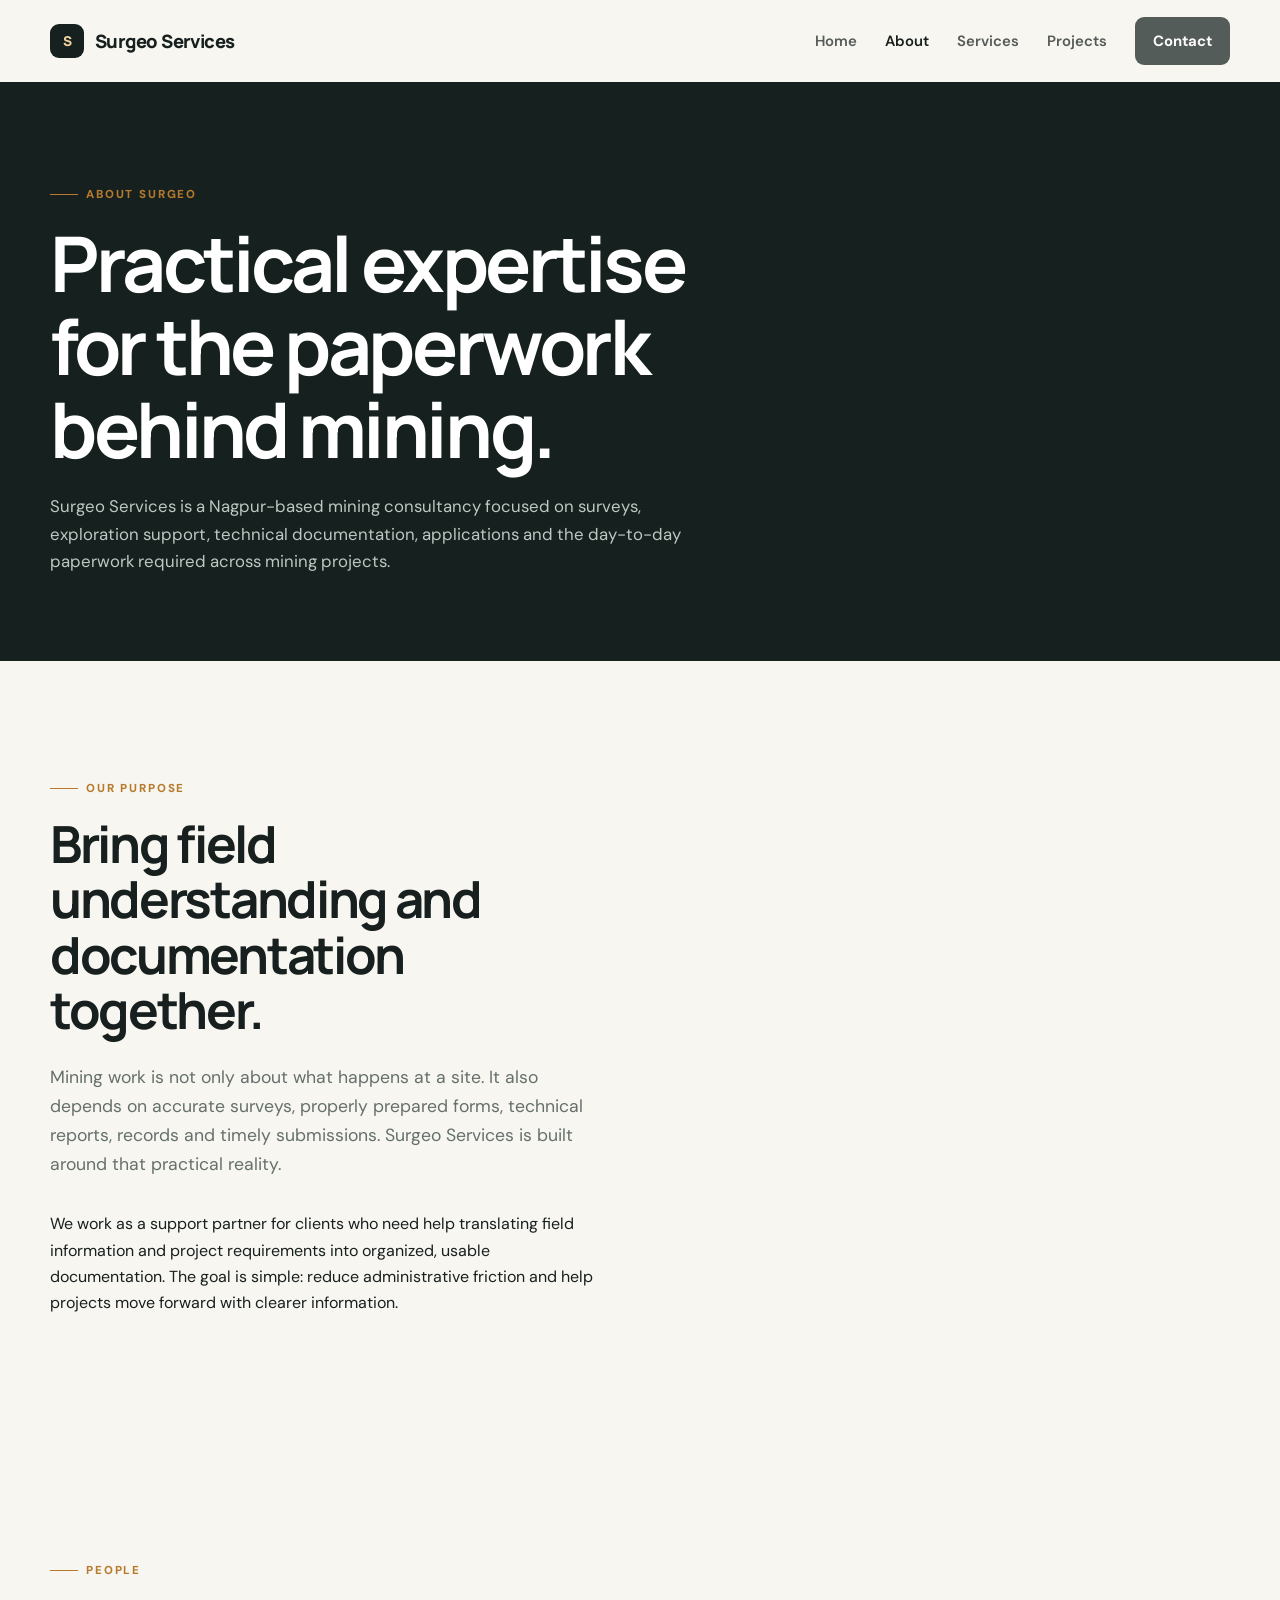
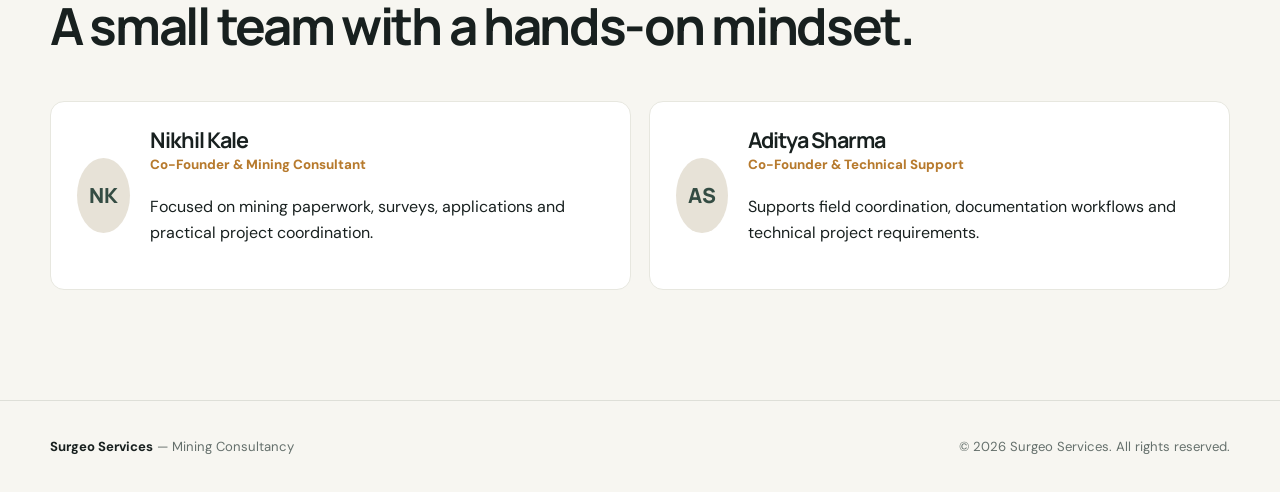
==== about.html @ 8589c168 "Add files via upload" ====
<!doctype html><html lang="en"><head><meta charset="utf-8"><meta name="viewport" content="width=device-width,initial-scale=1"><meta name="description" content="About Surgeo Services, a mining consultancy based in Nagpur."><title>About | Surgeo Services</title><link rel="stylesheet" href="styles.css"></head><body><header><div class="container nav"><a class="brand" href="index.html"><span class="mark">S</span>Surgeo Services</a><button class="menu">☰</button><nav class="links"><a href="index.html">Home</a><a class="active" href="about.html">About</a><a href="services.html">Services</a><a href="projects.html">Projects</a><a class="nav-cta" href="contact.html">Contact</a></nav></div></header><main><section class="page-hero"><div class="container"><div class="eyebrow">About Surgeo</div><h1>Practical expertise for the paperwork behind mining.</h1><p>Surgeo Services is a Nagpur-based mining consultancy focused on surveys, exploration support, technical documentation, applications and the day-to-day paperwork required across mining projects.</p></div></section><section class="container section"><div class="split"><div><div class="eyebrow">Our purpose</div><h2>Bring field understanding and documentation together.</h2><p class="lead">Mining work is not only about what happens at a site. It also depends on accurate surveys, properly prepared forms, technical reports, records and timely submissions. Surgeo Services is built around that practical reality.</p><p>We work as a support partner for clients who need help translating field information and project requirements into organized, usable documentation. The goal is simple: reduce administrative friction and help projects move forward with clearer information.</p></div><div class="photo"></div></div></section><section class="container section"><div class="section-head"><div><div class="eyebrow">People</div><h2>A small team with a hands-on mindset.</h2></div></div><div class="team"><article class="person"><div class="avatar">NK</div><div><h3>Nikhil Kale</h3><small>Co-Founder & Mining Consultant</small><p>Focused on mining paperwork, surveys, applications and practical project coordination.</p></div></article><article class="person"><div class="avatar">AS</div><div><h3>Aditya Sharma</h3><small>Co-Founder & Technical Support</small><p>Supports field coordination, documentation workflows and technical project requirements.</p></div></article></div></section></main><footer class="footer"><div class="container footer-inner"><div><strong>Surgeo Services</strong> — Mining Consultancy</div><div>© 2026 Surgeo Services. All rights reserved.</div></div></footer><script src="script.js"></script></body></html>
---- styles.css ----
@import url('https://fonts.googleapis.com/css2?family=DM+Sans:wght@400;500;600;700&family=Manrope:wght@600;700;800&display=swap');
:root{--ink:#18201f;--muted:#65706c;--paper:#f7f6f1;--white:#fff;--accent:#b77a2d;--accent2:#d49a4b;--line:#dedfd8;--dark:#16211f;--green:#344c43;--max:1180px;--shadow:0 18px 60px rgba(24,32,31,.10)}
*{box-sizing:border-box}html{scroll-behavior:smooth}body{margin:0;background:var(--paper);color:var(--ink);font-family:'DM Sans',sans-serif;line-height:1.65}a{color:inherit;text-decoration:none}.container{width:min(calc(100% - 40px),var(--max));margin:auto}.nav{height:82px;display:flex;align-items:center;justify-content:space-between;position:relative}.brand{display:flex;align-items:center;gap:11px;font-family:Manrope;font-weight:800;letter-spacing:-.03em;font-size:1.15rem}.mark{width:34px;height:34px;border-radius:9px;background:var(--dark);display:grid;place-items:center;color:#f2d39f;font-size:.85rem}.links{display:flex;gap:28px;align-items:center;font-size:.93rem;font-weight:600}.links a{opacity:.72}.links a:hover,.links a.active{opacity:1}.nav-cta,.btn{background:var(--dark);color:#fff;padding:12px 18px;border-radius:9px;font-weight:700}.nav-cta:hover,.btn:hover{background:#24332f}.menu{display:none;border:0;background:none;font-size:1.6rem}.hero{min-height:680px;display:grid;grid-template-columns:1.02fr .98fr;gap:55px;align-items:center;padding:55px 0 80px}.eyebrow{display:inline-flex;align-items:center;gap:8px;text-transform:uppercase;letter-spacing:.16em;font-size:.72rem;font-weight:800;color:var(--accent);margin-bottom:18px}.eyebrow:before{content:'';width:28px;height:1px;background:var(--accent)}h1,h2,h3{font-family:Manrope;margin:0;line-height:1.08;letter-spacing:-.045em}h1{font-size:clamp(3.2rem,6vw,6.2rem);max-width:700px}h2{font-size:clamp(2.2rem,4vw,4rem)}h3{font-size:1.35rem}.lead{font-size:1.1rem;color:var(--muted);max-width:610px;margin:26px 0 32px}.actions{display:flex;gap:12px;flex-wrap:wrap}.btn.secondary{background:transparent;color:var(--ink);border:1px solid var(--line)}.hero-visual{height:600px;border-radius:22px;overflow:hidden;position:relative;background:url('https://images.unsplash.com/photo-1516738901171-8eb4fc13bd00?auto=format&fit=crop&w=1200&q=85') center/cover;box-shadow:var(--shadow)}.hero-visual:after{content:'';position:absolute;inset:0;background:linear-gradient(145deg,rgba(18,29,26,.05),rgba(18,29,26,.68))}.hero-card{position:absolute;z-index:1;bottom:24px;left:24px;right:24px;color:#fff;padding:25px;border:1px solid rgba(255,255,255,.25);background:rgba(18,29,26,.52);backdrop-filter:blur(12px);border-radius:14px}.hero-card strong{font-size:1.5rem;font-family:Manrope}.hero-card span{display:block;color:#d9e0dc;font-size:.88rem;margin-top:4px}.strip{background:var(--dark);color:#fff;padding:22px 0}.strip-inner{display:grid;grid-template-columns:repeat(3,1fr);gap:20px}.stat{display:flex;align-items:center;gap:16px}.stat b{font:800 2rem Manrope;color:#efc278}.stat span{font-size:.85rem;color:#cbd2ce}.section{padding:110px 0}.section-head{display:flex;justify-content:space-between;gap:30px;align-items:end;margin-bottom:48px}.section-head p{max-width:460px;color:var(--muted);margin:0}.grid-4{display:grid;grid-template-columns:repeat(4,1fr);gap:16px}.service{background:#fff;border:1px solid #e7e7df;padding:27px;min-height:240px;border-radius:14px;transition:.25s}.service:hover{transform:translateY(-5px);box-shadow:var(--shadow)}.icon{width:45px;height:45px;border-radius:10px;background:#f0e4d1;color:var(--accent);display:grid;place-items:center;font-weight:800;margin-bottom:28px}.service p,.card p{color:var(--muted);font-size:.9rem}.split{display:grid;grid-template-columns:1fr 1fr;gap:65px;align-items:center}.photo{min-height:510px;border-radius:20px;background:url('https://images.unsplash.com/photo-1513828583688-c52646db42da?auto=format&fit=crop&w=1200&q=85') center/cover}.checklist{margin:28px 0 0;padding:0;list-style:none}.checklist li{padding:12px 0;border-bottom:1px solid var(--line);font-weight:600}.checklist li:before{content:'↗';color:var(--accent);margin-right:12px}.dark-section{background:var(--dark);color:#fff}.dark-section .section-head p,.dark-section p{color:#b9c2bd}.project-grid{display:grid;grid-template-columns:repeat(3,1fr);gap:18px}.project{min-height:320px;border-radius:16px;overflow:hidden;position:relative;background-size:cover;background-position:center}.project:after{content:'';position:absolute;inset:0;background:linear-gradient(transparent 30%,rgba(10,18,16,.9))}.project-content{position:absolute;z-index:1;bottom:22px;left:22px;right:22px}.project-content h3{font-size:1.35rem}.project-content p{font-size:.83rem;margin:7px 0 0}.project.one{background-image:url('https://images.unsplash.com/photo-1504917595217-d4dc5ebe6122?auto=format&fit=crop&w=900&q=80')}.project.two{background-image:url('https://images.unsplash.com/photo-1579546929518-9e396f3cc809?auto=format&fit=crop&w=900&q=80')}.project.three{background-image:url('https://images.unsplash.com/photo-1516939884455-1445c8652f83?auto=format&fit=crop&w=900&q=80')}.process{display:grid;grid-template-columns:repeat(4,1fr);gap:1px;background:var(--line);border:1px solid var(--line)}.step{background:var(--paper);padding:30px}.step-no{font:800 2rem Manrope;color:#c5a36c;margin-bottom:35px}.team{display:grid;grid-template-columns:repeat(2,1fr);gap:18px}.person{background:#fff;border:1px solid #e7e7df;padding:26px;border-radius:14px;display:flex;gap:20px;align-items:center}.avatar{width:75px;height:75px;border-radius:50%;display:grid;place-items:center;background:#e7e2d7;font:800 1.3rem Manrope;color:var(--green)}.person small{color:var(--accent);font-weight:800}.contact-box{display:grid;grid-template-columns:1.1fr .9fr;background:#fff;border-radius:20px;overflow:hidden;box-shadow:var(--shadow)}.contact-copy{padding:60px}.contact-info{background:var(--green);color:#fff;padding:60px}.contact-item{padding:20px 0;border-bottom:1px solid rgba(255,255,255,.18)}.contact-item small{display:block;color:#bfc9c4;text-transform:uppercase;letter-spacing:.12em;font-size:.68rem;font-weight:800;margin-bottom:5px}.contact-item a:hover{color:#f0c57e}.page-hero{padding:95px 0 85px;background:var(--dark);color:#fff}.page-hero p{max-width:650px;color:#bec8c2;font-size:1.05rem;margin:22px 0 0}.service-list{display:grid;grid-template-columns:repeat(2,1fr);gap:18px}.service-large{background:#fff;border:1px solid var(--line);padding:34px;border-radius:16px}.service-large .num{font:800 1rem Manrope;color:var(--accent)}.service-large h3{margin-top:45px}.service-large ul{padding-left:18px;color:var(--muted)}.footer{padding:35px 0;border-top:1px solid var(--line);font-size:.82rem;color:var(--muted)}.footer-inner{display:flex;justify-content:space-between;gap:20px}.footer strong{color:var(--ink)}
@media(max-width:900px){.links{display:none;position:absolute;top:72px;left:0;right:0;background:#fff;padding:18px;border:1px solid var(--line);border-radius:12px;z-index:9;flex-direction:column;align-items:stretch}.links.open{display:flex}.menu{display:block}.hero,.split,.contact-box{grid-template-columns:1fr}.hero-visual{height:480px}.grid-4{grid-template-columns:repeat(2,1fr)}.project-grid{grid-template-columns:1fr 1fr}.process{grid-template-columns:1fr 1fr}.strip-inner{grid-template-columns:1fr}.contact-copy,.contact-info{padding:40px}.section{padding:80px 0}}
@media(max-width:600px){.container{width:min(calc(100% - 28px),var(--max))}.hero{padding:40px 0 55px}.hero-visual{height:390px}.grid-4,.project-grid,.service-list,.team,.process{grid-template-columns:1fr}.section-head{display:block}.section-head p{margin-top:18px}.footer-inner{display:block}.footer-inner div+div{margin-top:10px}h1{font-size:3.25rem}}
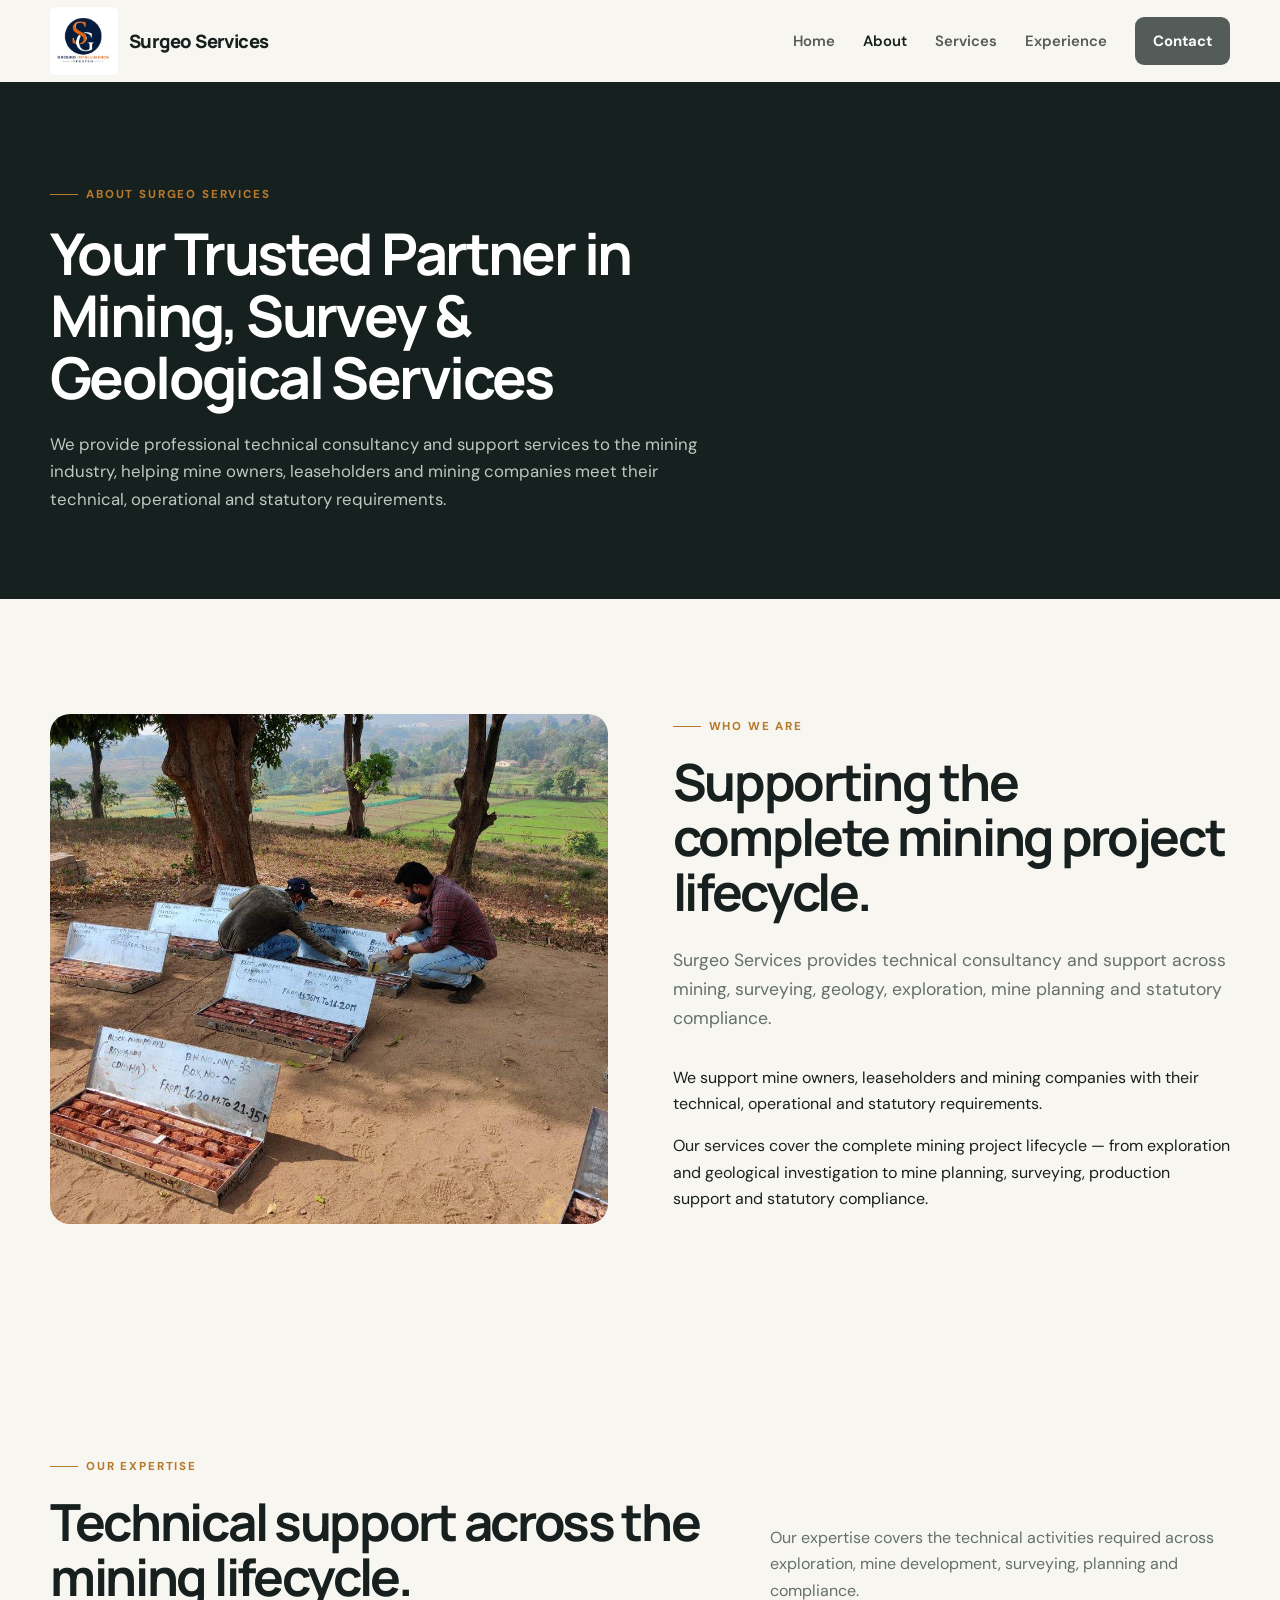
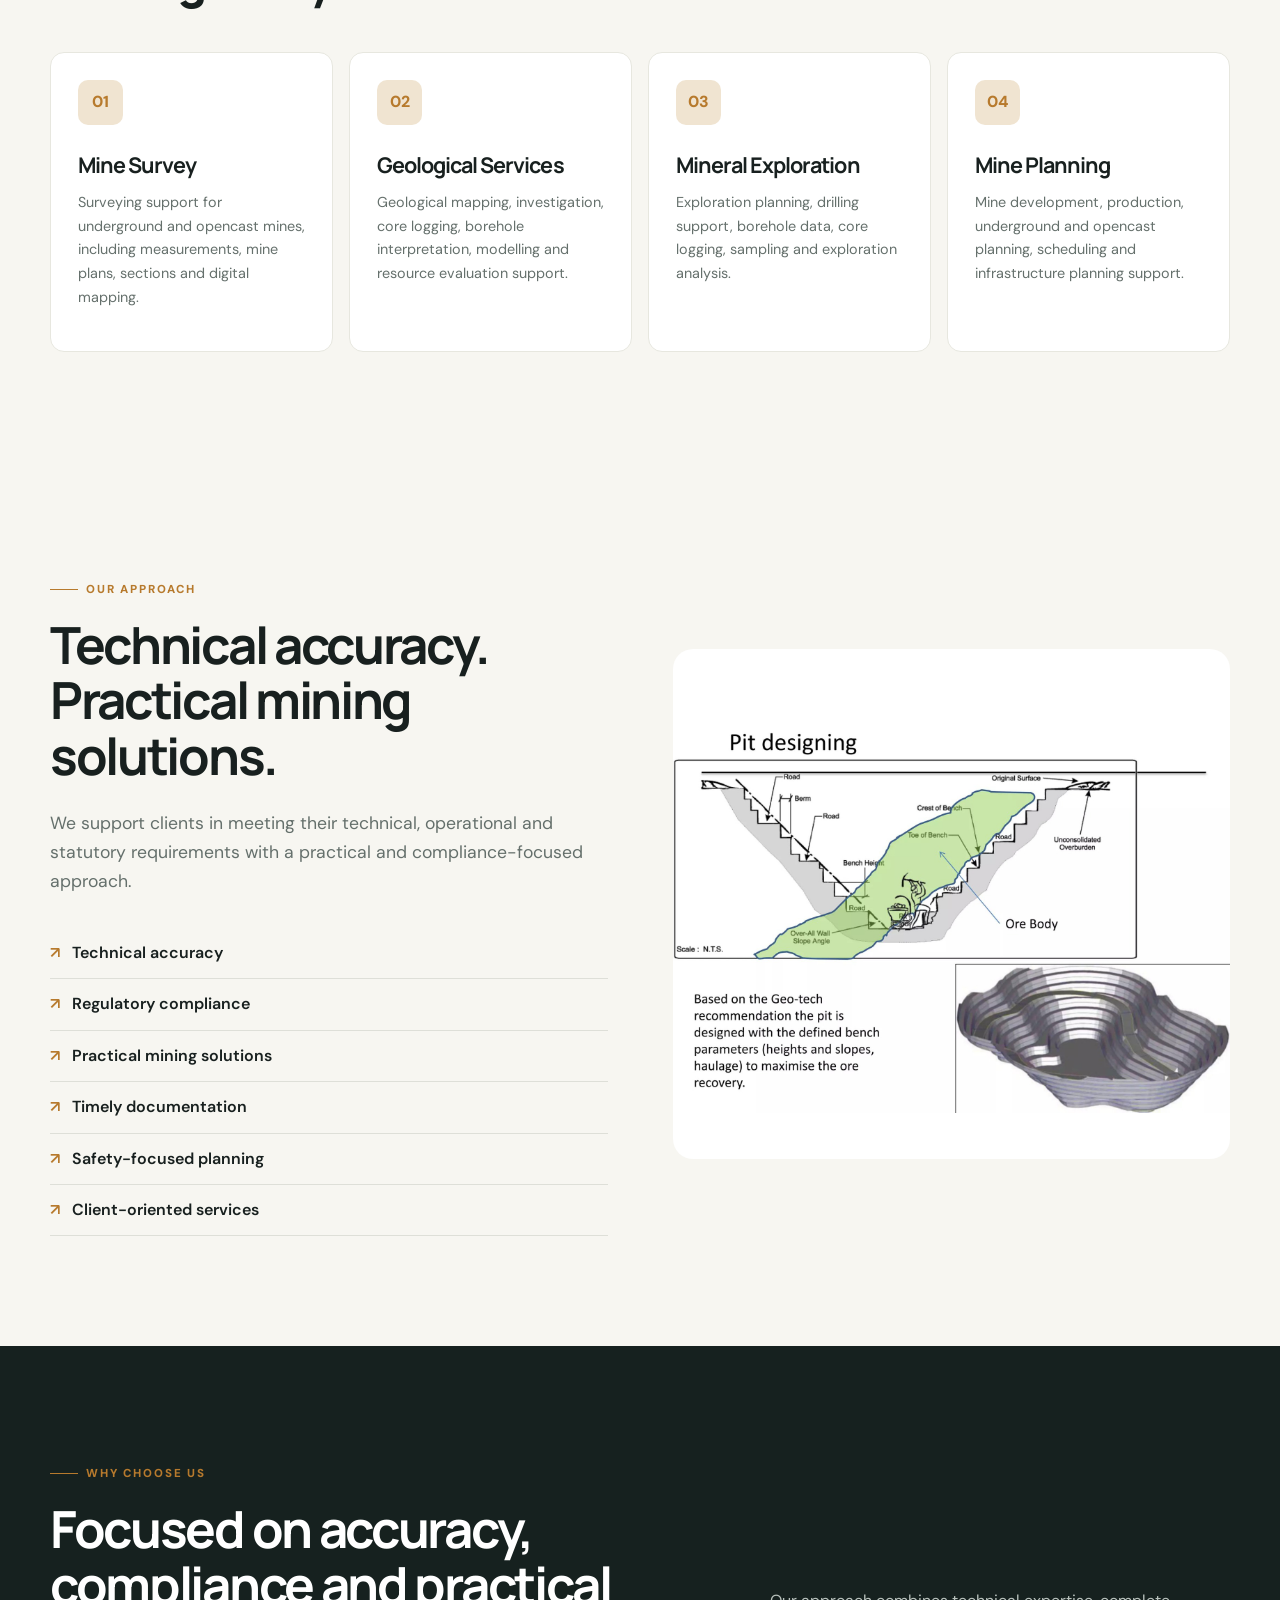
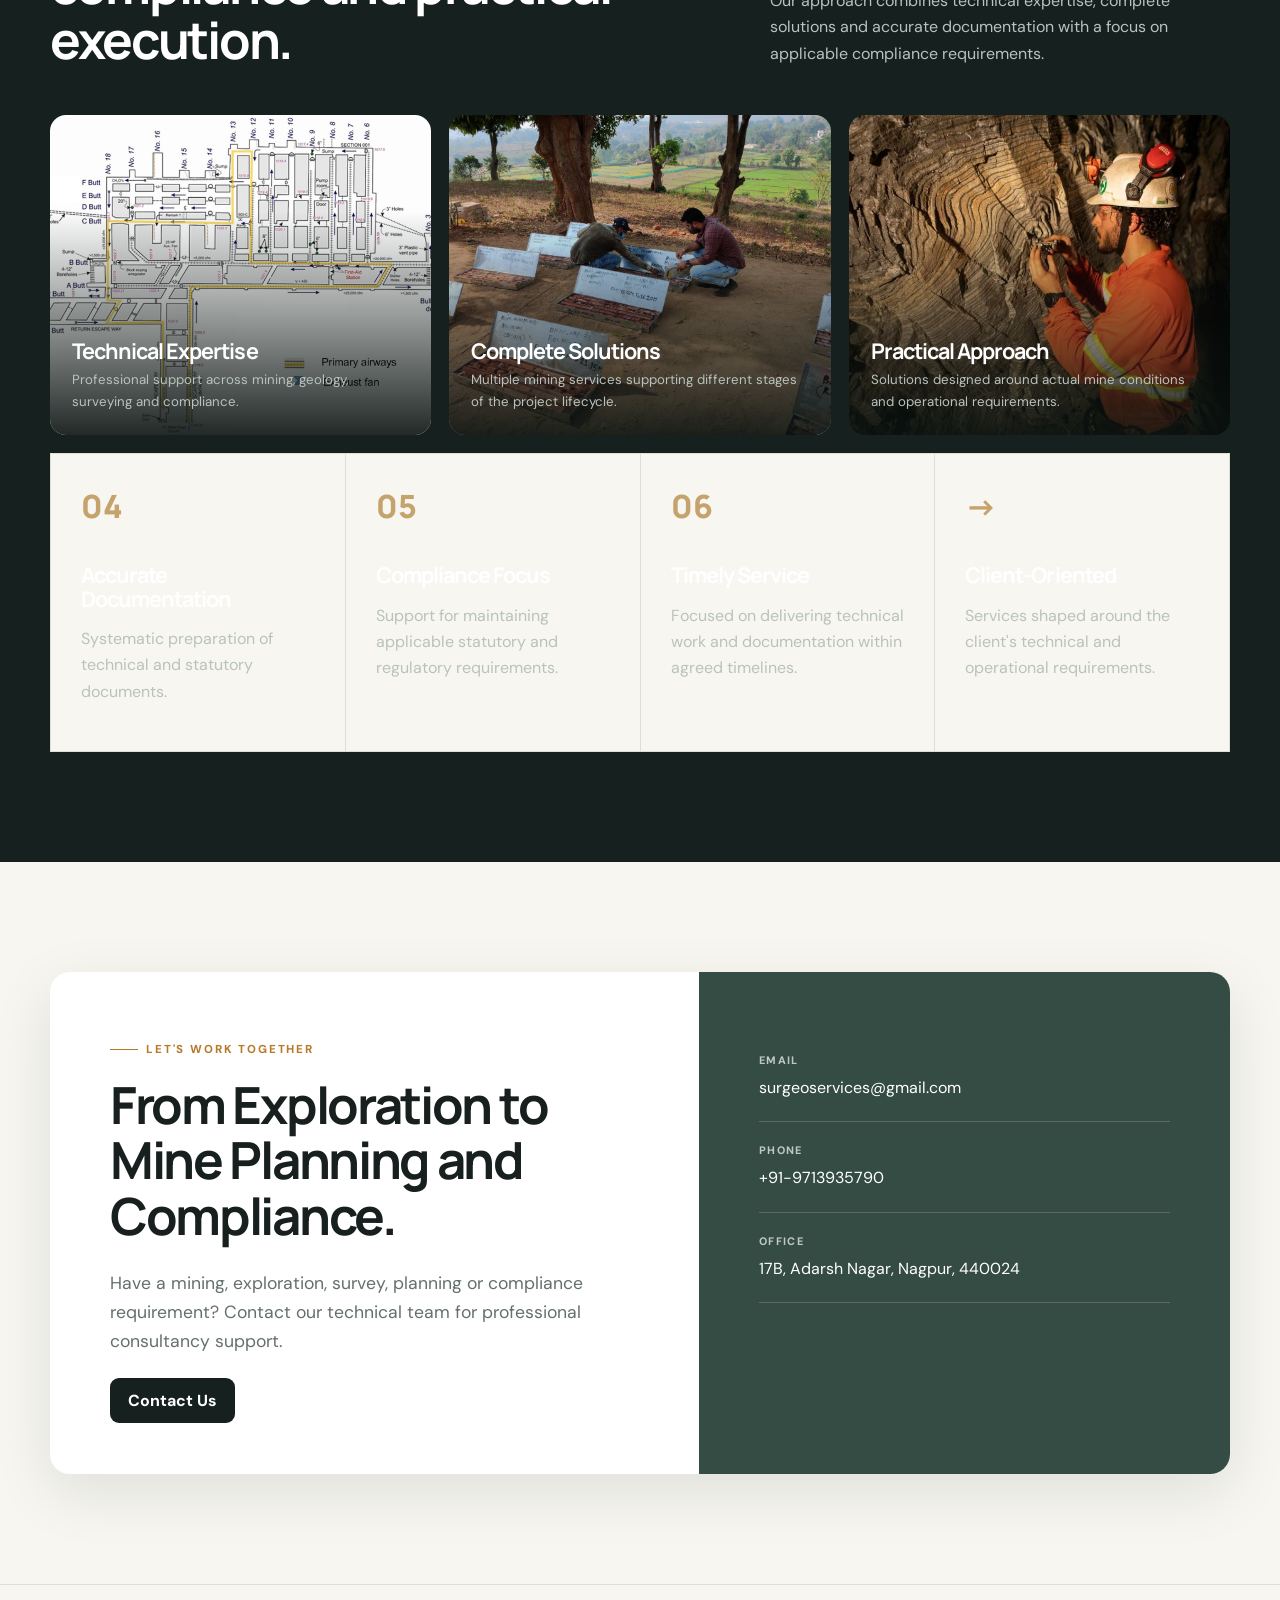
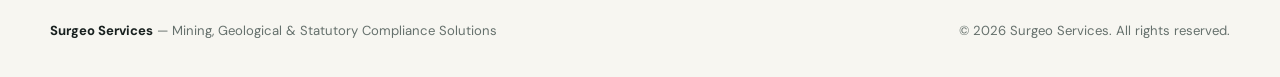
==== commit b9bae1da: "Update Surgeo Services website" ====
--- a/about.html
+++ b/about.html
@@ -1 +1,400 @@
-<!doctype html><html lang="en"><head><meta charset="utf-8"><meta name="viewport" content="width=device-width,initial-scale=1"><meta name="description" content="About Surgeo Services, a mining consultancy based in Nagpur."><title>About | Surgeo Services</title><link rel="stylesheet" href="styles.css"></head><body><header><div class="container nav"><a class="brand" href="index.html"><span class="mark">S</span>Surgeo Services</a><button class="menu">☰</button><nav class="links"><a href="index.html">Home</a><a class="active" href="about.html">About</a><a href="services.html">Services</a><a href="projects.html">Projects</a><a class="nav-cta" href="contact.html">Contact</a></nav></div></header><main><section class="page-hero"><div class="container"><div class="eyebrow">About Surgeo</div><h1>Practical expertise for the paperwork behind mining.</h1><p>Surgeo Services is a Nagpur-based mining consultancy focused on surveys, exploration support, technical documentation, applications and the day-to-day paperwork required across mining projects.</p></div></section><section class="container section"><div class="split"><div><div class="eyebrow">Our purpose</div><h2>Bring field understanding and documentation together.</h2><p class="lead">Mining work is not only about what happens at a site. It also depends on accurate surveys, properly prepared forms, technical reports, records and timely submissions. Surgeo Services is built around that practical reality.</p><p>We work as a support partner for clients who need help translating field information and project requirements into organized, usable documentation. The goal is simple: reduce administrative friction and help projects move forward with clearer information.</p></div><div class="photo"></div></div></section><section class="container section"><div class="section-head"><div><div class="eyebrow">People</div><h2>A small team with a hands-on mindset.</h2></div></div><div class="team"><article class="person"><div class="avatar">NK</div><div><h3>Nikhil Kale</h3><small>Co-Founder & Mining Consultant</small><p>Focused on mining paperwork, surveys, applications and practical project coordination.</p></div></article><article class="person"><div class="avatar">AS</div><div><h3>Aditya Sharma</h3><small>Co-Founder & Technical Support</small><p>Supports field coordination, documentation workflows and technical project requirements.</p></div></article></div></section></main><footer class="footer"><div class="container footer-inner"><div><strong>Surgeo Services</strong> — Mining Consultancy</div><div>© 2026 Surgeo Services. All rights reserved.</div></div></footer><script src="script.js"></script></body></html>
+<!doctype html>
+<html lang="en">
+
+<head>
+    <meta charset="utf-8">
+    <meta name="viewport" content="width=device-width,initial-scale=1">
+
+    <meta
+        name="description"
+        content="About Surgeo Services — mining, survey, geological, exploration and statutory compliance consultancy."
+    >
+
+    <title>About Us | Surgeo Services</title>
+
+    <link rel="stylesheet" href="styles.css">
+</head>
+
+<body>
+
+<header>
+    <div class="container nav">
+
+        <a class="brand" href="index.html">
+            <img src="assets/SGLogo.jpeg" alt="Surgeo Services">
+            <span>Surgeo Services</span>
+        </a>
+
+        <button class="menu" aria-label="Open menu">☰</button>
+
+        <nav class="links">
+            <a href="index.html">Home</a>
+            <a class="active" href="about.html">About</a>
+            <a href="services.html">Services</a>
+            <a href="projects.html">Experience</a>
+            <a class="nav-cta" href="contact.html">Contact</a>
+        </nav>
+
+    </div>
+</header>
+
+
+<main>
+
+    <!-- PAGE HERO -->
+    <section class="page-hero">
+        <div class="container">
+
+            <div class="eyebrow">About Surgeo Services</div>
+
+            <h1>Your Trusted Partner in Mining, Survey & Geological Services</h1>
+
+            <p>
+                We provide professional technical consultancy and support
+                services to the mining industry, helping mine owners,
+                leaseholders and mining companies meet their technical,
+                operational and statutory requirements.
+            </p>
+
+        </div>
+    </section>
+
+
+    <!-- WHO WE ARE -->
+    <section class="container section">
+
+        <div class="split">
+
+            <div class="photo about-photo"></div>
+
+            <div>
+
+                <div class="eyebrow">Who We Are</div>
+
+                <h2>Supporting the complete mining project lifecycle.</h2>
+
+                <p class="lead">
+                    Surgeo Services provides technical consultancy and support
+                    across mining, surveying, geology, exploration, mine
+                    planning and statutory compliance.
+                </p>
+
+                <p>
+                    We support mine owners, leaseholders and mining companies
+                    with their technical, operational and statutory
+                    requirements.
+                </p>
+
+                <p>
+                    Our services cover the complete mining project lifecycle —
+                    from exploration and geological investigation to mine
+                    planning, surveying, production support and statutory
+                    compliance.
+                </p>
+
+            </div>
+
+        </div>
+
+    </section>
+
+
+    <!-- OUR EXPERTISE -->
+    <section class="container section">
+
+        <div class="section-head">
+
+            <div>
+                <div class="eyebrow">Our Expertise</div>
+
+                <h2>Technical support across the mining lifecycle.</h2>
+            </div>
+
+            <p>
+                Our expertise covers the technical activities required across
+                exploration, mine development, surveying, planning and
+                compliance.
+            </p>
+
+        </div>
+
+
+        <div class="grid-4">
+
+            <article class="service">
+                <div class="icon">01</div>
+
+                <h3>Mine Survey</h3>
+
+                <p>
+                    Surveying support for underground and opencast mines,
+                    including measurements, mine plans, sections and digital
+                    mapping.
+                </p>
+            </article>
+
+
+            <article class="service">
+                <div class="icon">02</div>
+
+                <h3>Geological Services</h3>
+
+                <p>
+                    Geological mapping, investigation, core logging,
+                    borehole interpretation, modelling and resource
+                    evaluation support.
+                </p>
+            </article>
+
+
+            <article class="service">
+                <div class="icon">03</div>
+
+                <h3>Mineral Exploration</h3>
+
+                <p>
+                    Exploration planning, drilling support, borehole data,
+                    core logging, sampling and exploration analysis.
+                </p>
+            </article>
+
+
+            <article class="service">
+                <div class="icon">04</div>
+
+                <h3>Mine Planning</h3>
+
+                <p>
+                    Mine development, production, underground and opencast
+                    planning, scheduling and infrastructure planning support.
+                </p>
+            </article>
+
+        </div>
+
+    </section>
+
+
+    <!-- OUR APPROACH -->
+    <section class="container section">
+
+        <div class="split">
+
+            <div>
+
+                <div class="eyebrow">Our Approach</div>
+
+                <h2>Technical accuracy. Practical mining solutions.</h2>
+
+                <p class="lead">
+                    We support clients in meeting their technical, operational
+                    and statutory requirements with a practical and
+                    compliance-focused approach.
+                </p>
+
+                <ul class="checklist">
+                    <li>Technical accuracy</li>
+                    <li>Regulatory compliance</li>
+                    <li>Practical mining solutions</li>
+                    <li>Timely documentation</li>
+                    <li>Safety-focused planning</li>
+                    <li>Client-oriented services</li>
+                </ul>
+
+            </div>
+
+
+            <div class="photo approach-photo"></div>
+
+        </div>
+
+    </section>
+
+
+    <!-- WHY CHOOSE US -->
+    <section class="dark-section section">
+
+        <div class="container">
+
+            <div class="section-head">
+
+                <div>
+                    <div class="eyebrow">Why Choose Us</div>
+
+                    <h2>Focused on accuracy, compliance and practical execution.</h2>
+                </div>
+
+                <p>
+                    Our approach combines technical expertise, complete
+                    solutions and accurate documentation with a focus on
+                    applicable compliance requirements.
+                </p>
+
+            </div>
+
+
+            <div class="project-grid">
+
+                <article class="project one">
+                    <div class="project-content">
+                        <h3>Technical Expertise</h3>
+
+                        <p>
+                            Professional support across mining, geology,
+                            surveying and compliance.
+                        </p>
+                    </div>
+                </article>
+
+
+                <article class="project two">
+                    <div class="project-content">
+                        <h3>Complete Solutions</h3>
+
+                        <p>
+                            Multiple mining services supporting different
+                            stages of the project lifecycle.
+                        </p>
+                    </div>
+                </article>
+
+
+                <article class="project three">
+                    <div class="project-content">
+                        <h3>Practical Approach</h3>
+
+                        <p>
+                            Solutions designed around actual mine conditions
+                            and operational requirements.
+                        </p>
+                    </div>
+                </article>
+
+            </div>
+
+
+            <div class="process" style="margin-top:18px;">
+
+                <div class="step">
+                    <div class="step-no">04</div>
+                    <h3>Accurate Documentation</h3>
+                    <p>
+                        Systematic preparation of technical and statutory
+                        documents.
+                    </p>
+                </div>
+
+                <div class="step">
+                    <div class="step-no">05</div>
+                    <h3>Compliance Focus</h3>
+                    <p>
+                        Support for maintaining applicable statutory and
+                        regulatory requirements.
+                    </p>
+                </div>
+
+                <div class="step">
+                    <div class="step-no">06</div>
+                    <h3>Timely Service</h3>
+                    <p>
+                        Focused on delivering technical work and documentation
+                        within agreed timelines.
+                    </p>
+                </div>
+
+                <div class="step">
+                    <div class="step-no">→</div>
+                    <h3>Client-Oriented</h3>
+                    <p>
+                        Services shaped around the client's technical and
+                        operational requirements.
+                    </p>
+                </div>
+
+            </div>
+
+        </div>
+
+    </section>
+
+
+    <!-- CTA -->
+    <section class="container section">
+
+        <div class="contact-box">
+
+            <div class="contact-copy">
+
+                <div class="eyebrow">Let's Work Together</div>
+
+                <h2>From Exploration to Mine Planning and Compliance.</h2>
+
+                <p class="lead">
+                    Have a mining, exploration, survey, planning or compliance
+                    requirement? Contact our technical team for professional
+                    consultancy support.
+                </p>
+
+                <a class="btn" href="contact.html">
+                    Contact Us
+                </a>
+
+            </div>
+
+
+            <div class="contact-info">
+
+                <div class="contact-item">
+                    <small>Email</small>
+
+                    <a href="mailto:surgeoservices@gmail.com">
+                        surgeoservices@gmail.com
+                    </a>
+                </div>
+
+
+                <div class="contact-item">
+                    <small>Phone</small>
+
+                    <span>+91-9713935790</span>
+                </div>
+
+
+                <div class="contact-item">
+                    <small>Office</small>
+
+                    <span>
+                        17B, Adarsh Nagar, Nagpur, 440024
+                    </span>
+                </div>
+
+            </div>
+
+        </div>
+
+    </section>
+
+</main>
+
+
+<footer class="footer">
+
+    <div class="container footer-inner">
+
+        <div>
+            <strong>Surgeo Services</strong> — Mining, Geological & Statutory Compliance Solutions
+        </div>
+
+        <div>
+            © 2026 Surgeo Services. All rights reserved.
+        </div>
+
+    </div>
+
+</footer>
+
+
+<script src="script.js"></script>
+
+</body>
+</html>
--- a/styles.css
+++ b/styles.css
@@ -1,5 +1,147 @@
 @import url('https://fonts.googleapis.com/css2?family=DM+Sans:wght@400;500;600;700&family=Manrope:wght@600;700;800&display=swap');
 :root{--ink:#18201f;--muted:#65706c;--paper:#f7f6f1;--white:#fff;--accent:#b77a2d;--accent2:#d49a4b;--line:#dedfd8;--dark:#16211f;--green:#344c43;--max:1180px;--shadow:0 18px 60px rgba(24,32,31,.10)}
-*{box-sizing:border-box}html{scroll-behavior:smooth}body{margin:0;background:var(--paper);color:var(--ink);font-family:'DM Sans',sans-serif;line-height:1.65}a{color:inherit;text-decoration:none}.container{width:min(calc(100% - 40px),var(--max));margin:auto}.nav{height:82px;display:flex;align-items:center;justify-content:space-between;position:relative}.brand{display:flex;align-items:center;gap:11px;font-family:Manrope;font-weight:800;letter-spacing:-.03em;font-size:1.15rem}.mark{width:34px;height:34px;border-radius:9px;background:var(--dark);display:grid;place-items:center;color:#f2d39f;font-size:.85rem}.links{display:flex;gap:28px;align-items:center;font-size:.93rem;font-weight:600}.links a{opacity:.72}.links a:hover,.links a.active{opacity:1}.nav-cta,.btn{background:var(--dark);color:#fff;padding:12px 18px;border-radius:9px;font-weight:700}.nav-cta:hover,.btn:hover{background:#24332f}.menu{display:none;border:0;background:none;font-size:1.6rem}.hero{min-height:680px;display:grid;grid-template-columns:1.02fr .98fr;gap:55px;align-items:center;padding:55px 0 80px}.eyebrow{display:inline-flex;align-items:center;gap:8px;text-transform:uppercase;letter-spacing:.16em;font-size:.72rem;font-weight:800;color:var(--accent);margin-bottom:18px}.eyebrow:before{content:'';width:28px;height:1px;background:var(--accent)}h1,h2,h3{font-family:Manrope;margin:0;line-height:1.08;letter-spacing:-.045em}h1{font-size:clamp(3.2rem,6vw,6.2rem);max-width:700px}h2{font-size:clamp(2.2rem,4vw,4rem)}h3{font-size:1.35rem}.lead{font-size:1.1rem;color:var(--muted);max-width:610px;margin:26px 0 32px}.actions{display:flex;gap:12px;flex-wrap:wrap}.btn.secondary{background:transparent;color:var(--ink);border:1px solid var(--line)}.hero-visual{height:600px;border-radius:22px;overflow:hidden;position:relative;background:url('https://images.unsplash.com/photo-1516738901171-8eb4fc13bd00?auto=format&fit=crop&w=1200&q=85') center/cover;box-shadow:var(--shadow)}.hero-visual:after{content:'';position:absolute;inset:0;background:linear-gradient(145deg,rgba(18,29,26,.05),rgba(18,29,26,.68))}.hero-card{position:absolute;z-index:1;bottom:24px;left:24px;right:24px;color:#fff;padding:25px;border:1px solid rgba(255,255,255,.25);background:rgba(18,29,26,.52);backdrop-filter:blur(12px);border-radius:14px}.hero-card strong{font-size:1.5rem;font-family:Manrope}.hero-card span{display:block;color:#d9e0dc;font-size:.88rem;margin-top:4px}.strip{background:var(--dark);color:#fff;padding:22px 0}.strip-inner{display:grid;grid-template-columns:repeat(3,1fr);gap:20px}.stat{display:flex;align-items:center;gap:16px}.stat b{font:800 2rem Manrope;color:#efc278}.stat span{font-size:.85rem;color:#cbd2ce}.section{padding:110px 0}.section-head{display:flex;justify-content:space-between;gap:30px;align-items:end;margin-bottom:48px}.section-head p{max-width:460px;color:var(--muted);margin:0}.grid-4{display:grid;grid-template-columns:repeat(4,1fr);gap:16px}.service{background:#fff;border:1px solid #e7e7df;padding:27px;min-height:240px;border-radius:14px;transition:.25s}.service:hover{transform:translateY(-5px);box-shadow:var(--shadow)}.icon{width:45px;height:45px;border-radius:10px;background:#f0e4d1;color:var(--accent);display:grid;place-items:center;font-weight:800;margin-bottom:28px}.service p,.card p{color:var(--muted);font-size:.9rem}.split{display:grid;grid-template-columns:1fr 1fr;gap:65px;align-items:center}.photo{min-height:510px;border-radius:20px;background:url('https://images.unsplash.com/photo-1513828583688-c52646db42da?auto=format&fit=crop&w=1200&q=85') center/cover}.checklist{margin:28px 0 0;padding:0;list-style:none}.checklist li{padding:12px 0;border-bottom:1px solid var(--line);font-weight:600}.checklist li:before{content:'↗';color:var(--accent);margin-right:12px}.dark-section{background:var(--dark);color:#fff}.dark-section .section-head p,.dark-section p{color:#b9c2bd}.project-grid{display:grid;grid-template-columns:repeat(3,1fr);gap:18px}.project{min-height:320px;border-radius:16px;overflow:hidden;position:relative;background-size:cover;background-position:center}.project:after{content:'';position:absolute;inset:0;background:linear-gradient(transparent 30%,rgba(10,18,16,.9))}.project-content{position:absolute;z-index:1;bottom:22px;left:22px;right:22px}.project-content h3{font-size:1.35rem}.project-content p{font-size:.83rem;margin:7px 0 0}.project.one{background-image:url('https://images.unsplash.com/photo-1504917595217-d4dc5ebe6122?auto=format&fit=crop&w=900&q=80')}.project.two{background-image:url('https://images.unsplash.com/photo-1579546929518-9e396f3cc809?auto=format&fit=crop&w=900&q=80')}.project.three{background-image:url('https://images.unsplash.com/photo-1516939884455-1445c8652f83?auto=format&fit=crop&w=900&q=80')}.process{display:grid;grid-template-columns:repeat(4,1fr);gap:1px;background:var(--line);border:1px solid var(--line)}.step{background:var(--paper);padding:30px}.step-no{font:800 2rem Manrope;color:#c5a36c;margin-bottom:35px}.team{display:grid;grid-template-columns:repeat(2,1fr);gap:18px}.person{background:#fff;border:1px solid #e7e7df;padding:26px;border-radius:14px;display:flex;gap:20px;align-items:center}.avatar{width:75px;height:75px;border-radius:50%;display:grid;place-items:center;background:#e7e2d7;font:800 1.3rem Manrope;color:var(--green)}.person small{color:var(--accent);font-weight:800}.contact-box{display:grid;grid-template-columns:1.1fr .9fr;background:#fff;border-radius:20px;overflow:hidden;box-shadow:var(--shadow)}.contact-copy{padding:60px}.contact-info{background:var(--green);color:#fff;padding:60px}.contact-item{padding:20px 0;border-bottom:1px solid rgba(255,255,255,.18)}.contact-item small{display:block;color:#bfc9c4;text-transform:uppercase;letter-spacing:.12em;font-size:.68rem;font-weight:800;margin-bottom:5px}.contact-item a:hover{color:#f0c57e}.page-hero{padding:95px 0 85px;background:var(--dark);color:#fff}.page-hero p{max-width:650px;color:#bec8c2;font-size:1.05rem;margin:22px 0 0}.service-list{display:grid;grid-template-columns:repeat(2,1fr);gap:18px}.service-large{background:#fff;border:1px solid var(--line);padding:34px;border-radius:16px}.service-large .num{font:800 1rem Manrope;color:var(--accent)}.service-large h3{margin-top:45px}.service-large ul{padding-left:18px;color:var(--muted)}.footer{padding:35px 0;border-top:1px solid var(--line);font-size:.82rem;color:var(--muted)}.footer-inner{display:flex;justify-content:space-between;gap:20px}.footer strong{color:var(--ink)}
-@media(max-width:900px){.links{display:none;position:absolute;top:72px;left:0;right:0;background:#fff;padding:18px;border:1px solid var(--line);border-radius:12px;z-index:9;flex-direction:column;align-items:stretch}.links.open{display:flex}.menu{display:block}.hero,.split,.contact-box{grid-template-columns:1fr}.hero-visual{height:480px}.grid-4{grid-template-columns:repeat(2,1fr)}.project-grid{grid-template-columns:1fr 1fr}.process{grid-template-columns:1fr 1fr}.strip-inner{grid-template-columns:1fr}.contact-copy,.contact-info{padding:40px}.section{padding:80px 0}}
-@media(max-width:600px){.container{width:min(calc(100% - 28px),var(--max))}.hero{padding:40px 0 55px}.hero-visual{height:390px}.grid-4,.project-grid,.service-list,.team,.process{grid-template-columns:1fr}.section-head{display:block}.section-head p{margin-top:18px}.footer-inner{display:block}.footer-inner div+div{margin-top:10px}h1{font-size:3.25rem}}
+*{box-sizing:border-box}html{scroll-behavior:smooth}body{margin:0;background:var(--paper);color:var(--ink);font-family:'DM Sans',sans-serif;line-height:1.65}a{color:inherit;text-decoration:none}.container{width:min(calc(100% - 40px),var(--max));margin:auto}.nav{height:82px;display:flex;align-items:center;justify-content:space-between;position:relative}.brand{display:flex;align-items:center;gap:11px;font-family:Manrope;font-weight:800;letter-spacing:-.03em;font-size:1.15rem}
+
+.brand img{
+    width: 68px;
+    height:68px;
+    object-fit:contain;
+    border-radius:6px;
+    background:#fff;
+}
+
+.links{display:flex;gap:28px;align-items:center;font-size:.93rem;font-weight:600}.links a{opacity:.72}.links a:hover,.links a.active{opacity:1}.nav-cta,.btn{background:var(--dark);color:#fff;padding:12px 18px;border-radius:9px;font-weight:700}.nav-cta:hover,.btn:hover{background:#24332f}.menu{display:none;border:0;background:none;font-size:1.6rem}.hero{min-height:680px;display:grid;grid-template-columns:1.02fr .98fr;gap:55px;align-items:center;padding:55px 0 80px}.eyebrow{display:inline-flex;align-items:center;gap:8px;text-transform:uppercase;letter-spacing:.16em;font-size:.72rem;font-weight:800;color:var(--accent);margin-bottom:18px}.eyebrow:before{content:'';width:28px;height:1px;background:var(--accent)}h1,h2,h3{font-family:Manrope;margin:0;line-height:1.08;letter-spacing:-.045em}h1{font-size:clamp(3.2rem,6vw,6.2rem);max-width:700px}h2{font-size:clamp(2.2rem,4vw,4rem)}h3{font-size:1.35rem}.lead{font-size:1.1rem;color:var(--muted);max-width:610px;margin:26px 0 32px}.actions{display:flex;gap:12px;flex-wrap:wrap}.btn.secondary{background:transparent;color:var(--ink);border:1px solid var(--line)}
+
+.hero-visual{height:600px;border-radius:22px;overflow:hidden;position:relative;background:url('assets/4.jpeg') center/cover;box-shadow:var(--shadow)}
+
+.hero-visual:after{content:'';position:absolute;inset:0;background:linear-gradient(145deg,rgba(18,29,26,.05),rgba(18,29,26,.68))}.hero-card{position:absolute;z-index:1;bottom:24px;left:24px;right:24px;color:#fff;padding:25px;border:1px solid rgba(255,255,255,.25);background:rgba(18,29,26,.52);backdrop-filter:blur(12px);border-radius:14px}.hero-card strong{font-size:1.5rem;font-family:Manrope}.hero-card span{display:block;color:#d9e0dc;font-size:.88rem;margin-top:4px}.strip{background:var(--dark);color:#fff;padding:22px 0}.strip-inner{display:grid;grid-template-columns:repeat(3,1fr);gap:20px}.stat{display:flex;align-items:center;gap:16px}.stat b{font:800 2rem Manrope;color:#efc278}.stat span{font-size:.85rem;color:#cbd2ce}.section{padding:110px 0}.section-head{display:flex;justify-content:space-between;gap:30px;align-items:end;margin-bottom:48px}.section-head p{max-width:460px;color:var(--muted);margin:0}.grid-4{display:grid;grid-template-columns:repeat(4,1fr);gap:16px}.service{background:#fff;border:1px solid #e7e7df;padding:27px;min-height:240px;border-radius:14px;transition:.25s}.service:hover{transform:translateY(-5px);box-shadow:var(--shadow)}.icon{width:45px;height:45px;border-radius:10px;background:#f0e4d1;color:var(--accent);display:grid;place-items:center;font-weight:800;margin-bottom:28px}.service p,.card p{color:var(--muted);font-size:.9rem}.split{display:grid;grid-template-columns:1fr 1fr;gap:65px;align-items:center}
+
+.photo{min-height:510px;border-radius:20px;background:url('assets/1.png') 72% center/cover;}.checklist{margin:28px 0 0;padding:0;list-style:none}.checklist li{padding:12px 0;border-bottom:1px solid var(--line);font-weight:600}.checklist li:before{content:'↗';color:var(--accent);margin-right:12px}.dark-section{background:var(--dark);color:#fff}.dark-section .section-head p,.dark-section p{color:#b9c2bd}.project-grid{display:grid;grid-template-columns:repeat(3,1fr);gap:18px}.project{min-height:320px;border-radius:16px;overflow:hidden;position:relative;background-size:cover;background-position:center}.project:after{content:'';position:absolute;inset:0;background:linear-gradient(transparent 30%,rgba(10,18,16,.9))}.project-content{position:absolute;z-index:1;bottom:22px;left:22px;right:22px}.project-content h3{font-size:1.35rem}.project-content p{font-size:.83rem;margin:7px 0 0}
+
+.project.one{background-image:url('assets/6.jpeg')}
+
+.project.two{background-image:url('assets/7.jpeg')}
+
+.project.three{background-image:url('assets/2.jpeg')}
+
+.process{display:grid;grid-template-columns:repeat(4,1fr);gap:1px;background:var(--line);border:1px solid var(--line)}.step{background:var(--paper);padding:30px}.step-no{font:800 2rem Manrope;color:#c5a36c;margin-bottom:35px}.team{display:grid;grid-template-columns:repeat(2,1fr);gap:18px}.person{background:#fff;border:1px solid #e7e7df;padding:26px;border-radius:14px;display:flex;gap:20px;align-items:center}.avatar{width:75px;height:75px;border-radius:50%;display:grid;place-items:center;background:#e7e2d7;font:800 1.3rem Manrope;color:var(--green)}.person small{color:var(--accent);font-weight:800}.contact-box{display:grid;grid-template-columns:1.1fr .9fr;background:#fff;border-radius:20px;overflow:hidden;box-shadow:var(--shadow)}.contact-copy{padding:60px}.contact-info{background:var(--green);color:#fff;padding:60px}.contact-item{padding:20px 0;border-bottom:1px solid rgba(255,255,255,.18)}.contact-item small{display:block;color:#bfc9c4;text-transform:uppercase;letter-spacing:.12em;font-size:.68rem;font-weight:800;margin-bottom:5px}.contact-item a:hover{color:#f0c57e}.page-hero{padding:95px 0 85px;background:var(--dark);color:#fff}.page-hero p{max-width:650px;color:#bec8c2;font-size:1.05rem;margin:22px 0 0}.service-list{display:grid;grid-template-columns:repeat(2,1fr);gap:18px}.service-large{background:#fff;border:1px solid var(--line);padding:34px;border-radius:16px}.service-large .num{font:800 1rem Manrope;color:var(--accent)}.service-large h3{margin-top:45px}.service-large ul{padding-left:18px;color:var(--muted)}.footer{padding:35px 0;border-top:1px solid var(--line);font-size:.82rem;color:var(--muted)}.footer-inner{display:flex;justify-content:space-between;gap:20px}.footer strong{color:var(--ink)}
+@media(max-width:900px){.links{display:none;position:absolute;top:72px;left:0;right:0;background:#fff;padding:18px;border:1px solid var(--line);border-radius:12px;z-index:9;flex-direction:column;align-items:stretch}.links.open{display:flex}.menu{display:block}.hero,.split,.contact-box{grid-template-columns:1fr}
+
+.hero-visual{height:480px}.grid-4{grid-template-columns:repeat(2,1fr)}.project-grid{grid-template-columns:1fr 1fr}.process{grid-template-columns:1fr 1fr}.strip-inner{grid-template-columns:1fr}.contact-copy,.contact-info{padding:40px}.section{padding:80px 0}}
+@media(max-width:600px){.container{width:min(calc(100% - 28px),var(--max))}.hero{padding:40px 0 55px}
+
+.hero-visual{height:390px}.grid-4,.project-grid,.service-list,.team,.process{grid-template-columns:1fr}.section-head{display:block}.section-head p{margin-top:18px}.footer-inner{display:block}.footer-inner div+div{margin-top:10px}h1{font-size:3.25rem}}
+.hero h1{
+    font-size:clamp(2.6rem,4.5vw,4.5rem);
+}
+
+.page-hero h1{
+    font-size:clamp(2.6rem,4.5vw,4.5rem);
+}
+
+.service-detail{
+    background:#fff;
+    border:1px solid var(--line);
+    border-radius:16px;
+    padding:40px;
+    margin-bottom:20px;
+}
+
+.service-detail .num{
+    font:800 1rem Manrope;
+    color:var(--accent);
+    margin-bottom:14px;
+}
+
+.service-detail h3{
+    font-size:2rem;
+    margin-bottom:18px;
+}
+
+.service-detail p{
+    color:var(--muted);
+    max-width:800px;
+    margin-bottom:22px;
+}
+
+.service-detail ul{
+    margin:0;
+    padding:0;
+    list-style:none;
+    display:grid;
+    grid-template-columns:repeat(2,1fr);
+    gap:0 30px;
+}
+
+.service-detail li{
+    padding:11px 0;
+    border-bottom:1px solid var(--line);
+    font-weight:600;
+}
+
+.service-detail li:before{
+    content:'↗';
+    color:var(--accent);
+    margin-right:12px;
+}
+
+@media(max-width:600px){
+    .service-detail{
+        padding:28px;
+    }
+
+    .service-detail h3{
+        font-size:1.6rem;
+    }
+
+    .service-detail ul{
+        grid-template-columns:1fr;
+    }
+
+    .nav {
+        position: relative;
+    }
+
+    .menu {
+        display: block;
+        background: none;
+        border: 0;
+        font-size: 1.5rem;
+        cursor: pointer;
+    }
+
+    .links {
+        display: none;
+        position: absolute;
+        top: 100%;
+        left: 0;
+        right: 0;
+        background: #fff;
+        box-shadow: 0 10px 25px rgba(0,0,0,0.08);
+        border-bottom: 1px solid var(--line);
+        padding: 16px 20px;
+        flex-direction: column;
+        gap: 4px;
+        z-index: 1000;
+    }
+
+    .links.open {
+        display: flex;
+    }
+
+    .links a {
+        padding: 12px 8px;
+    }
+}
+
+.about-photo{
+    background:url('assets/7.jpeg') center/cover;
+}
+
+.approach-photo{
+    background:url('assets/8.jpeg') center/contain;
+    background-repeat:no-repeat;
+    background-color:#ffffff;
+    border-radius:20px;
+
+}
